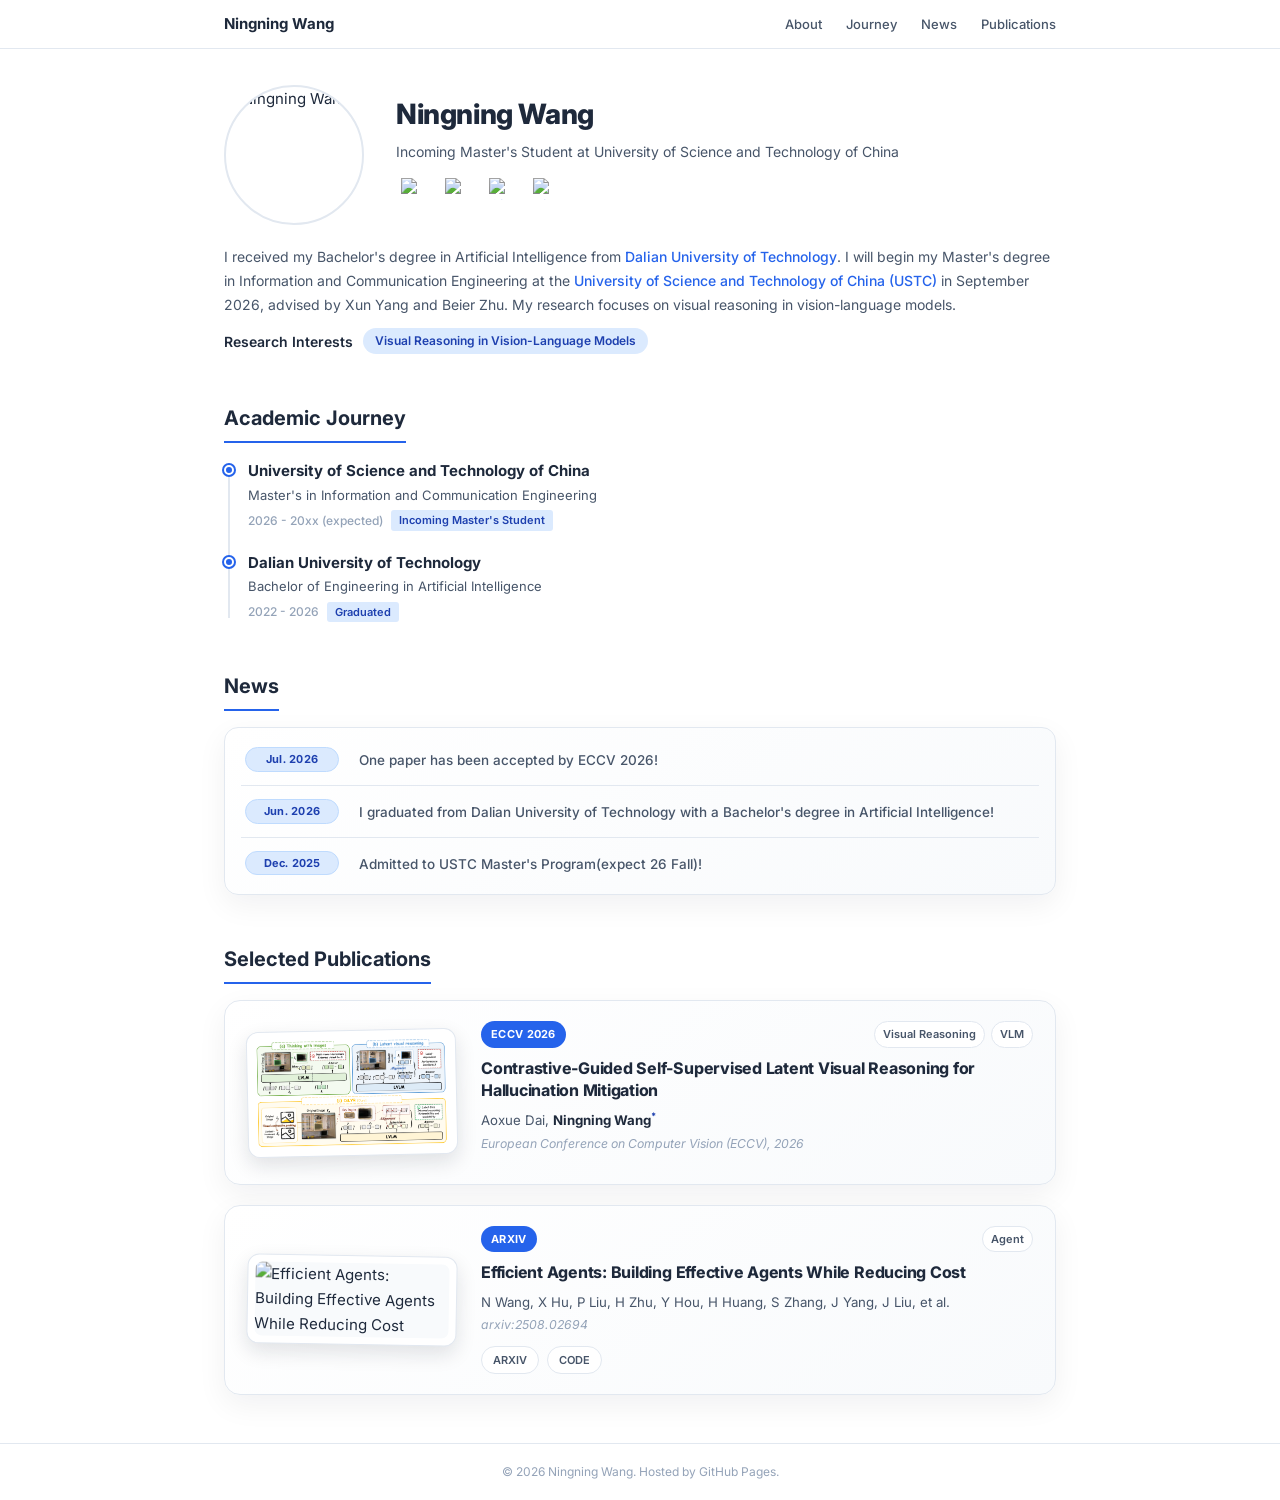
==== index.html @ ec82a6db "Add ECCV paper and polish homepage components" ====
<!DOCTYPE html>
<html lang="en">
<head>
  <meta charset="UTF-8" />
  <meta name="viewport" content="width=device-width, initial-scale=1.0" />
  <title>Ningning Wang | Academic Homepage</title>
  <meta name="description" content="Ningning Wang's personal academic homepage." />
  <link rel="preconnect" href="https://fonts.googleapis.com" />
  <link rel="preconnect" href="https://fonts.gstatic.com" crossorigin />
  <link href="https://fonts.googleapis.com/css2?family=Inter:wght@400;500;600;700;800&display=swap" rel="stylesheet" />
  <link rel="stylesheet" href="style.css?v=20260719" />
</head>
<body>

<!-- Navigation -->
<nav>
  <div class="container">
    <span class="nav-name" id="nav-name"></span>
    <ul class="nav-links">
      <li><a href="#about">About</a></li>
      <li><a href="#journey">Journey</a></li>
      <li><a href="#news">News</a></li>
      <li><a href="#publications">Publications</a></li>
    </ul>
  </div>
</nav>

<!-- Profile -->
<section class="profile" id="about">
  <div class="container">
    <div class="profile-inner">
      <div class="profile-photo-wrapper">
        <img class="profile-photo" id="profile-photo" src="" alt="Profile photo" />
      </div>
      <div class="profile-info">
        <h1 id="profile-name"></h1>
        <p class="profile-subtitle" id="profile-subtitle"></p>
        <div class="social-links" id="social-links"></div>
      </div>
    </div>
    <div class="profile-full">
      <p class="profile-bio" id="profile-bio"></p>
      <div class="profile-interests">
        <span class="profile-interests-label">Research Interests</span>
        <div class="research-interests" id="research-interests"></div>
      </div>
    </div>
  </div>
</section>

<!-- Academic Journey -->
<section class="section" id="journey">
  <div class="container">
    <h2 class="section-title">Academic Journey</h2>
    <div class="timeline" id="timeline"></div>
  </div>
</section>

<!-- News -->
<section class="section" id="news">
  <div class="container">
    <h2 class="section-title">News</h2>
    <ul class="news-list" id="news-list"></ul>
  </div>
</section>

<!-- Publications -->
<section class="section" id="publications">
  <div class="container">
    <h2 class="section-title">Selected Publications</h2>
    <div class="pub-list" id="pub-list"></div>
  </div>
</section>

<!-- Footer -->
<footer>
  <div class="container">
    <p id="footer-text"></p>
  </div>
</footer>

<script src="data.js?v=20260719"></script>
<script>
(function () {
  const d = siteData;

  document.getElementById("nav-name").textContent = d.profile.name;
  document.getElementById("profile-photo").src = d.profile.photo;
  document.getElementById("profile-photo").alt = d.profile.name;
  document.getElementById("profile-name").textContent = d.profile.name;
  document.getElementById("profile-subtitle").textContent =
    d.profile.title + " at " + d.profile.affiliation;
  document.getElementById("profile-bio").innerHTML = d.profile.bio;

  const socialEl = document.getElementById("social-links");
  d.socialLinks.forEach((s) => {
    const a = document.createElement("a");
    a.className = "social-link";
    a.href = s.url;
    a.target = "_blank";
    a.rel = "noopener noreferrer";
    a.title = s.name;
    const img = document.createElement("img");
    img.src = s.icon;
    img.alt = s.name;
    a.appendChild(img);
    socialEl.appendChild(a);
  });

  const interestsEl = document.getElementById("research-interests");
  d.researchInterests.forEach((r) => {
    const span = document.createElement("span");
    span.className = "interest-tag";
    span.textContent = r;
    interestsEl.appendChild(span);
  });

  const timelineEl = document.getElementById("timeline");
  d.academicJourney.forEach((j) => {
    const item = document.createElement("div");
    item.className = "timeline-item";
    item.innerHTML = `
      <div class="timeline-institution">${j.institution}</div>
      <div class="timeline-degree">${j.degree}</div>
      <div class="timeline-meta">
        <span class="timeline-period">${j.period}</span>
        ${j.status ? `<span class="timeline-status">${j.status}</span>` : ""}
      </div>
    `;
    timelineEl.appendChild(item);
  });

  const newsEl = document.getElementById("news-list");
  if (d.news.length === 0) {
    newsEl.innerHTML =
      '<div class="empty-placeholder">News will be updated here. Stay tuned!</div>';
  } else {
    d.news.forEach((n) => {
      const li = document.createElement("li");
      li.className = "news-item";
      li.innerHTML = `
        <span class="news-date">${n.date}</span>
        <span class="news-content">${n.content}</span>
      `;
      newsEl.appendChild(li);
    });
  }

  const pubEl = document.getElementById("pub-list");
  if (d.publications.length === 0) {
    pubEl.innerHTML =
      '<div class="empty-placeholder">Publications will be listed here.</div>';
  } else {
    d.publications.forEach((p) => {
      const div = document.createElement("div");
      div.className = "pub-item";

      const badges = [
        p.venueShort
          ? `<span class="pub-venue-badge">${p.venueShort}</span>`
          : "",
        p.highlight
          ? `<span class="pub-highlight">${p.highlight}</span>`
          : "",
      ]
        .filter(Boolean)
        .join("");

      const tags = (p.tags || [])
        .map((t) => `<span class="pub-tag">${t}</span>`)
        .join("");

      const links = (p.links || [])
        .map(
          (l) =>
            `<a class="pub-link" href="${l.url}" target="_blank" rel="noopener">${l.label}</a>`
        )
        .join("");

      const authorsHtml = (p.authors || "").replace(
        /Ningning Wang/g,
        '<span class="self">Ningning Wang</span>'
      );

      const thumbHtml = p.image
        ? `<div class="pub-visual"><img class="pub-thumb" src="${p.image}" alt="${p.title}" loading="lazy" /></div>`
        : `<div class="pub-visual pub-visual-placeholder" aria-hidden="true"></div>`;

      div.innerHTML = `
        ${thumbHtml}
        <div class="pub-body">
          <div class="pub-header">
            <div>${badges}</div>
            <div class="pub-tags">${tags}</div>
          </div>
          <div class="pub-title">${p.title}</div>
          <div class="pub-authors">${authorsHtml}</div>
          <div class="pub-venue-text">${p.venue}</div>
          <div class="pub-links">${links}</div>
        </div>
      `;
      pubEl.appendChild(div);
    });
  }

  document.getElementById("footer-text").textContent = d.footer.text;
})();
</script>

</body>
</html>
---- style.css ----
:root {
  --accent: #2563eb;
  --accent-light: #dbeafe;
  --accent-border: #bfdbfe;
  --accent-dark: #1e40af;
  --text-primary: #1e293b;
  --text-secondary: #475569;
  --text-muted: #94a3b8;
  --bg: #ffffff;
  --bg-alt: #f8fafc;
  --border: #e2e8f0;
  --radius: 12px;
  --shadow-soft: 0 10px 30px rgba(15, 23, 42, 0.06);
  --max-width: 880px;
}

*,
*::before,
*::after {
  margin: 0;
  padding: 0;
  box-sizing: border-box;
}

html {
  scroll-behavior: smooth;
}

body {
  font-family: "Inter", -apple-system, BlinkMacSystemFont, "Segoe UI", Roboto,
    sans-serif;
  color: var(--text-primary);
  background: var(--bg);
  line-height: 1.65;
  font-size: 15px;
  -webkit-font-smoothing: antialiased;
}

a {
  color: var(--accent);
  text-decoration: none;
  transition: color 0.2s;
}

a:hover {
  color: var(--accent-dark);
  text-decoration: underline;
}

.container {
  max-width: var(--max-width);
  margin: 0 auto;
  padding: 0 24px;
}

/* ── Navigation ── */

nav {
  position: sticky;
  top: 0;
  z-index: 100;
  background: rgba(255, 255, 255, 0.88);
  backdrop-filter: blur(12px);
  border-bottom: 1px solid var(--border);
}

nav .container {
  display: flex;
  align-items: center;
  justify-content: space-between;
  height: 48px;
}

nav .nav-name {
  font-weight: 700;
  font-size: 15px;
  color: var(--text-primary);
}

nav .nav-links {
  display: flex;
  gap: 24px;
  list-style: none;
}

nav .nav-links a {
  font-size: 13px;
  font-weight: 500;
  color: var(--text-secondary);
  transition: color 0.2s;
}

nav .nav-links a:hover {
  color: var(--accent);
  text-decoration: none;
}

/* ── Profile ── */

.profile {
  padding: 36px 0 24px;
}

.profile-inner {
  display: flex;
  gap: 32px;
  align-items: center;
}

.profile-photo-wrapper {
  flex-shrink: 0;
}

.profile-photo {
  width: 140px;
  height: 140px;
  border-radius: 50%;
  object-fit: cover;
  border: 2px solid var(--border);
  display: block;
}

.profile-info {
  flex: 1;
  min-width: 0;
}

.profile-info h1 {
  font-size: 28px;
  font-weight: 800;
  letter-spacing: -0.4px;
  margin-bottom: 2px;
}

.profile-subtitle {
  font-size: 14px;
  color: var(--text-secondary);
  margin-bottom: 10px;
}

.profile-full {
  margin-top: 20px;
}

.profile-bio {
  font-size: 14px;
  color: var(--text-secondary);
  line-height: 1.7;
  margin-bottom: 12px;
}

.profile-bio a {
  font-weight: 500;
}

.profile-interests {
  display: flex;
  align-items: center;
  gap: 10px;
}

.profile-interests-label {
  font-weight: 600;
  font-size: 14px;
  color: var(--text-primary);
  white-space: nowrap;
}

/* Social Icons */

.social-links {
  display: flex;
  gap: 12px;
  align-items: center;
  margin-bottom: 14px;
}

.social-link {
  display: inline-flex;
  align-items: center;
  justify-content: center;
  width: 32px;
  height: 32px;
  border-radius: 50%;
  transition: all 0.2s;
}

.social-link:hover {
  text-decoration: none;
  transform: translateY(-2px);
  opacity: 0.7;
}

.social-link img {
  width: 22px;
  height: 22px;
  display: block;
}

/* Research Interests */

.research-interests {
  display: flex;
  flex-wrap: wrap;
  gap: 6px;
}

.interest-tag {
  display: inline-block;
  padding: 3px 12px;
  background: var(--accent-light);
  color: var(--accent-dark);
  border-radius: 20px;
  font-size: 12px;
  font-weight: 600;
}

/* ── Section Common ── */

.section {
  padding: 24px 0;
}

.section-title {
  font-size: 20px;
  font-weight: 700;
  color: var(--text-primary);
  margin-bottom: 16px;
  padding-bottom: 6px;
  border-bottom: 2px solid var(--accent);
  display: inline-block;
}

/* ── Academic Journey ── */

.timeline {
  position: relative;
  padding-left: 24px;
}

.timeline::before {
  content: "";
  position: absolute;
  left: 4px;
  top: 4px;
  bottom: 4px;
  width: 2px;
  background: var(--border);
}

.timeline-item {
  position: relative;
  margin-bottom: 20px;
}

.timeline-item:last-child {
  margin-bottom: 0;
}

.timeline-item::before {
  content: "";
  position: absolute;
  left: -24px;
  top: 6px;
  width: 10px;
  height: 10px;
  border-radius: 50%;
  background: var(--accent);
  border: 2px solid #fff;
  box-shadow: 0 0 0 2px var(--accent);
}

.timeline-institution {
  font-size: 15px;
  font-weight: 700;
}

.timeline-degree {
  font-size: 13px;
  color: var(--text-secondary);
  margin-top: 1px;
}

.timeline-meta {
  display: flex;
  flex-wrap: wrap;
  gap: 8px;
  align-items: center;
  margin-top: 4px;
}

.timeline-period {
  font-size: 12px;
  color: var(--text-muted);
  font-weight: 500;
}

.timeline-status {
  display: inline-block;
  padding: 1px 8px;
  background: var(--accent-light);
  color: var(--accent-dark);
  border-radius: 3px;
  font-size: 11px;
  font-weight: 600;
}

/* ── News ── */

.news-list {
  list-style: none;
  padding: 6px 16px;
  background: linear-gradient(145deg, #fff 0%, var(--bg-alt) 100%);
  border: 1px solid var(--border);
  border-radius: 14px;
  box-shadow: var(--shadow-soft);
}

.news-item {
  display: flex;
  gap: 20px;
  padding: 13px 4px;
  border-bottom: 1px solid var(--border);
  align-items: flex-start;
}

.news-item:last-child {
  border-bottom: none;
}

.news-date {
  flex-shrink: 0;
  display: inline-flex;
  align-items: center;
  justify-content: center;
  width: 94px;
  padding: 4px 9px;
  background: var(--accent-light);
  border: 1px solid var(--accent-border);
  border-radius: 999px;
  color: var(--accent-dark);
  font-size: 11px;
  font-weight: 700;
  letter-spacing: 0.02em;
  line-height: 1.35;
  font-variant-numeric: tabular-nums;
}

.news-content {
  padding-top: 2px;
  font-size: 13.5px;
  font-weight: 500;
  color: var(--text-secondary);
  line-height: 1.65;
}

.empty-placeholder {
  padding: 24px;
  text-align: center;
  color: var(--text-muted);
  font-size: 13px;
  background: var(--bg-alt);
  border-radius: var(--radius);
  border: 1px dashed var(--border);
}

/* ── Honors & Awards ── */

.honors-list {
  list-style: none;
  padding: 6px 16px;
  background: linear-gradient(145deg, #fff 0%, var(--bg-alt) 100%);
  border: 1px solid var(--border);
  border-radius: 14px;
  box-shadow: var(--shadow-soft);
}

.honor-item {
  display: flex;
  justify-content: space-between;
  gap: 20px;
  align-items: flex-start;
  padding: 13px 4px;
  border-bottom: 1px solid var(--border);
}

.honor-item:last-child {
  border-bottom: none;
}

.honor-title {
  padding-top: 2px;
  color: var(--text-secondary);
  font-size: 13.5px;
  font-weight: 600;
  line-height: 1.6;
}

.honor-date {
  flex-shrink: 0;
  display: inline-flex;
  align-items: center;
  justify-content: center;
  min-width: 88px;
  padding: 4px 9px;
  background: var(--accent-light);
  border: 1px solid var(--accent-border);
  border-radius: 999px;
  color: var(--accent-dark);
  font-size: 11px;
  font-weight: 700;
  line-height: 1.35;
  font-variant-numeric: tabular-nums;
}

/* ── Publications ── */

.pub-list {
  display: flex;
  flex-direction: column;
  gap: 20px;
}

.pub-item {
  display: grid;
  grid-template-columns: 210px minmax(0, 1fr);
  gap: 24px;
  align-items: center;
  padding: 20px 22px;
  background: linear-gradient(145deg, #fff 0%, var(--bg-alt) 100%);
  border-radius: 16px;
  border: 1px solid var(--border);
  box-shadow: var(--shadow-soft);
  transition: border-color 0.25s, box-shadow 0.25s, transform 0.25s;
}

.pub-item:hover {
  border-color: var(--accent);
  box-shadow: 0 16px 38px rgba(15, 23, 42, 0.1);
  transform: translateY(-2px);
}

.pub-visual {
  width: 100%;
  padding: 7px;
  overflow: hidden;
  background: #fff;
  border: 1px solid var(--border);
  border-radius: 12px;
  box-shadow: 0 8px 20px rgba(15, 23, 42, 0.12);
  transform: rotate(-1.25deg);
  transform-origin: center;
  transition: box-shadow 0.25s, transform 0.25s;
}

.pub-item:nth-child(even) .pub-visual {
  transform: rotate(1deg);
}

.pub-item:hover .pub-visual {
  box-shadow: 0 12px 26px rgba(15, 23, 42, 0.16);
  transform: rotate(-0.25deg) translateY(-2px);
}

.pub-item:nth-child(even):hover .pub-visual {
  transform: rotate(0.2deg) translateY(-2px);
}

.pub-thumb {
  display: block;
  width: 100%;
  height: auto;
  border-radius: 7px;
  background: var(--bg-alt);
}

.pub-visual-placeholder {
  min-height: 120px;
  background: var(--bg-alt);
}

.pub-body {
  display: flex;
  flex-direction: column;
  justify-content: center;
  flex: 1;
  min-width: 0;
}

.pub-header {
  display: flex;
  align-items: flex-start;
  gap: 8px;
  margin-bottom: 9px;
}

.pub-venue-badge {
  flex-shrink: 0;
  display: inline-block;
  padding: 4px 10px;
  background: var(--accent);
  color: #fff;
  border-radius: 999px;
  font-size: 11px;
  font-weight: 700;
  letter-spacing: 0.3px;
  text-transform: uppercase;
}

.pub-highlight {
  display: inline-block;
  padding: 4px 10px;
  background: #fef3c7;
  color: #92400e;
  border-radius: 999px;
  font-size: 11px;
  font-weight: 700;
  border: 1px solid #fde68a;
}

.pub-title {
  font-size: 16px;
  font-weight: 750;
  line-height: 1.42;
  letter-spacing: -0.015em;
}

.pub-tags {
  display: flex;
  gap: 6px;
  flex-wrap: wrap;
  margin-left: auto;
}

.pub-tag {
  display: inline-block;
  padding: 3px 8px;
  background: #fff;
  border: 1px solid var(--border);
  color: var(--text-secondary);
  border-radius: 999px;
  font-size: 11px;
  font-weight: 600;
}

.pub-authors {
  margin-top: 8px;
  font-size: 13.25px;
  color: var(--text-secondary);
  line-height: 1.55;
}

.pub-authors sup {
  position: relative;
  top: -0.1em;
  color: var(--accent-dark);
  font-size: 9px;
  font-weight: 800;
}

.pub-authors .self {
  font-weight: 700;
  color: var(--text-primary);
}

.pub-venue-text {
  margin-top: 3px;
  margin-bottom: 10px;
  font-size: 12.25px;
  color: var(--text-muted);
  font-style: italic;
}

.pub-links {
  display: flex;
  gap: 8px;
  flex-wrap: wrap;
}

.pub-link {
  display: inline-block;
  padding: 4px 11px;
  border: 1px solid var(--border);
  border-radius: 999px;
  font-size: 11px;
  font-weight: 600;
  color: var(--text-secondary);
  background: #fff;
  transition: all 0.2s;
}

.pub-link:hover {
  border-color: var(--accent);
  color: var(--accent);
  text-decoration: none;
}

/* ── Footer ── */

footer {
  margin-top: 24px;
  padding: 18px 0;
  border-top: 1px solid var(--border);
  text-align: center;
}

footer p {
  font-size: 12px;
  color: var(--text-muted);
}

/* ── Responsive ── */

@media (max-width: 640px) {
  .container {
    padding: 0 18px;
  }

  .profile-inner {
    flex-direction: column;
    align-items: center;
    text-align: center;
    gap: 16px;
  }

  .profile-photo {
    width: 120px;
    height: 120px;
  }

  .profile-full {
    text-align: center;
  }

  .profile-interests {
    flex-direction: column;
    gap: 6px;
  }

  .social-links {
    justify-content: center;
  }

  .research-interests {
    justify-content: center;
  }

  .profile-info h1 {
    font-size: 24px;
  }

  .news-item {
    flex-direction: column;
    gap: 7px;
    padding: 12px 2px;
  }

  .news-date {
    width: auto;
  }

  .news-list,
  .honors-list {
    padding: 4px 12px;
  }

  .honor-item {
    flex-direction: column;
    gap: 7px;
    padding: 12px 2px;
  }

  .pub-item {
    grid-template-columns: 1fr;
    gap: 18px;
    padding: 18px;
  }

  .pub-visual {
    width: 100%;
    transform: rotate(-0.6deg);
  }

  .pub-header {
    gap: 7px;
  }

  .pub-tags {
    justify-content: flex-end;
  }

  .pub-title {
    font-size: 15px;
  }
}
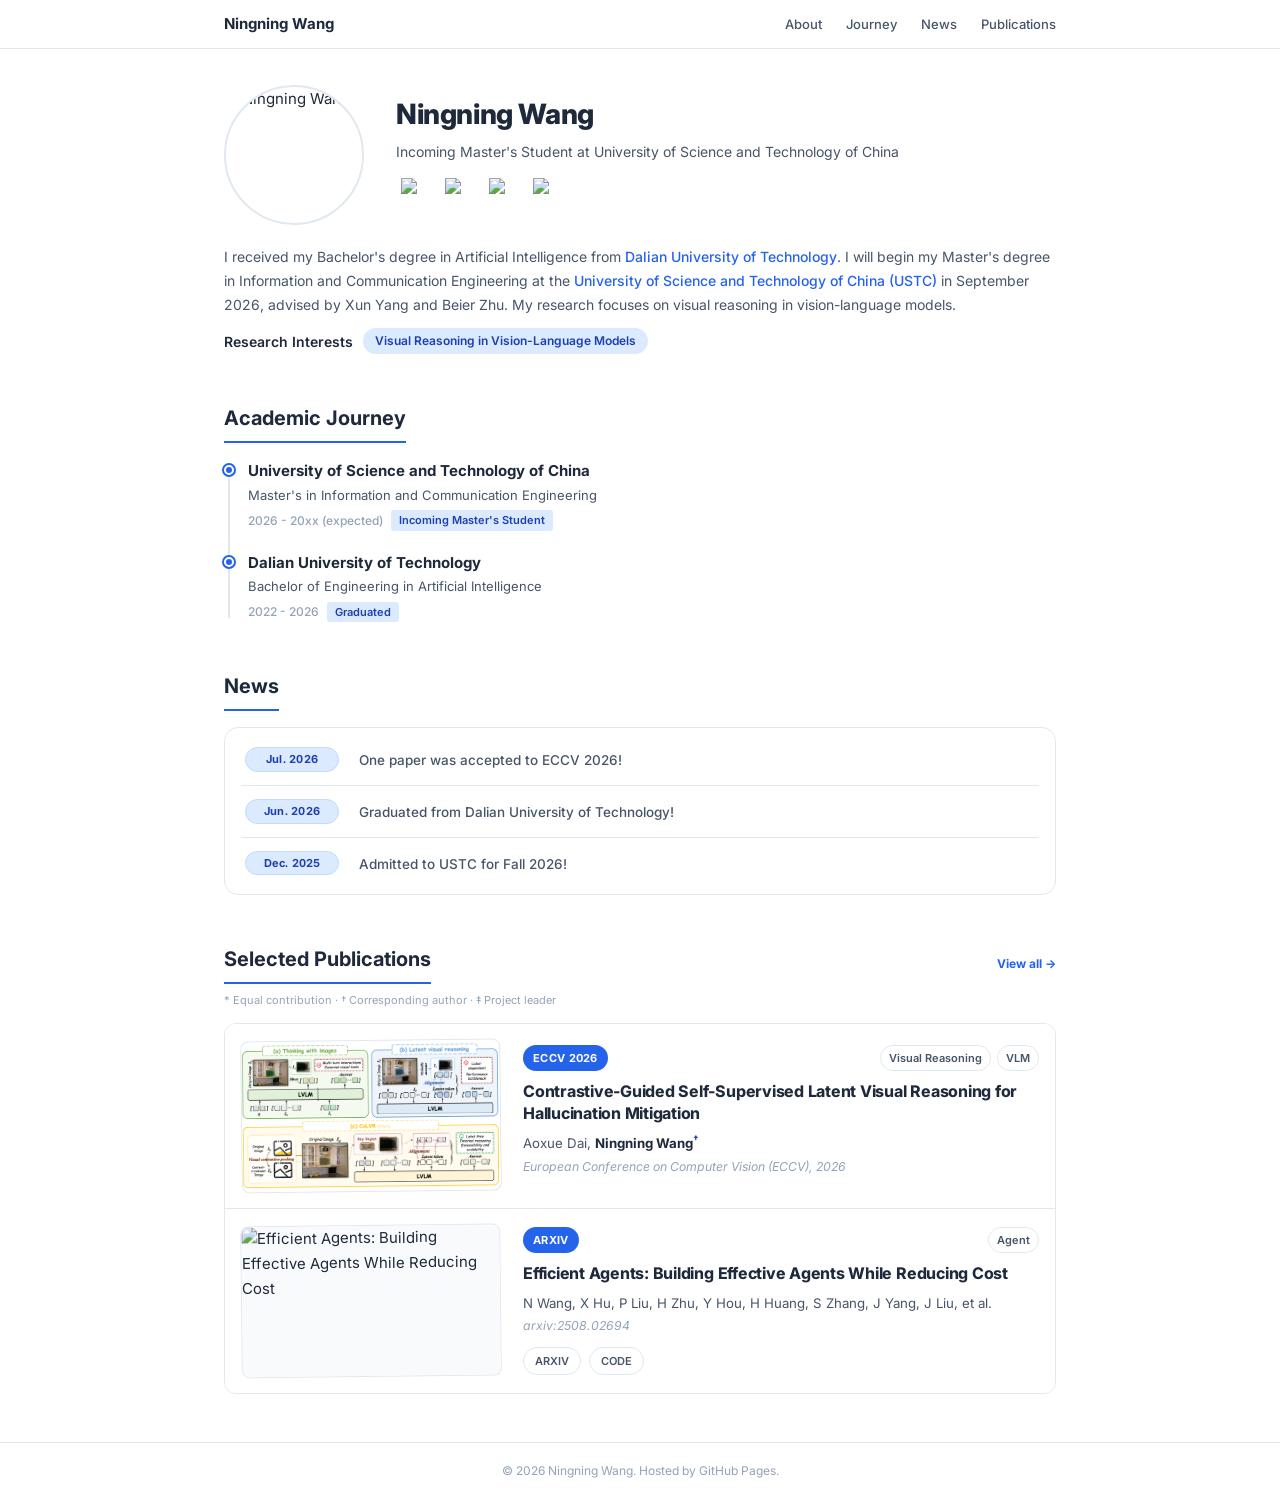
==== commit e95a86cf: "Add publications page and simplify homepage design" ====
--- a/index.html
+++ b/index.html
@@ -8,7 +8,7 @@
   <link rel="preconnect" href="https://fonts.googleapis.com" />
   <link rel="preconnect" href="https://fonts.gstatic.com" crossorigin />
   <link href="https://fonts.googleapis.com/css2?family=Inter:wght@400;500;600;700;800&display=swap" rel="stylesheet" />
-  <link rel="stylesheet" href="style.css?v=20260719" />
+  <link rel="stylesheet" href="style.css?v=20260720" />
 </head>
 <body>
 
@@ -67,7 +67,11 @@
 <!-- Publications -->
 <section class="section" id="publications">
   <div class="container">
-    <h2 class="section-title">Selected Publications</h2>
+    <div class="section-heading">
+      <h2 class="section-title">Selected Publications</h2>
+      <a class="view-all-link" href="publications.html">View all <span aria-hidden="true">→</span></a>
+    </div>
+    <p class="author-legend">* Equal contribution · † Corresponding author · ‡ Project leader</p>
     <div class="pub-list" id="pub-list"></div>
   </div>
 </section>
@@ -79,7 +83,7 @@
   </div>
 </footer>
 
-<script src="data.js?v=20260719"></script>
+<script src="data.js?v=20260720"></script>
 <script>
 (function () {
   const d = siteData;
--- a/style.css
+++ b/style.css
@@ -10,7 +10,6 @@
   --bg-alt: #f8fafc;
   --border: #e2e8f0;
   --radius: 12px;
-  --shadow-soft: 0 10px 30px rgba(15, 23, 42, 0.06);
   --max-width: 880px;
 }
 
@@ -77,6 +76,11 @@
   color: var(--text-primary);
 }
 
+nav a.nav-name:hover {
+  color: var(--text-primary);
+  text-decoration: none;
+}
+
 nav .nav-links {
   display: flex;
   gap: 24px;
@@ -229,6 +233,35 @@
   padding-bottom: 6px;
   border-bottom: 2px solid var(--accent);
   display: inline-block;
+}
+
+.section-heading {
+  display: flex;
+  align-items: center;
+  justify-content: space-between;
+  gap: 16px;
+  margin-bottom: 8px;
+}
+
+.section-heading .section-title {
+  margin-bottom: 0;
+}
+
+.view-all-link {
+  flex-shrink: 0;
+  font-size: 12px;
+  font-weight: 700;
+}
+
+.view-all-link:hover {
+  text-decoration: none;
+}
+
+.author-legend {
+  margin-bottom: 14px;
+  color: var(--text-muted);
+  font-size: 11px;
+  line-height: 1.5;
 }
 
 /* ── Academic Journey ── */
@@ -310,10 +343,9 @@
 .news-list {
   list-style: none;
   padding: 6px 16px;
-  background: linear-gradient(145deg, #fff 0%, var(--bg-alt) 100%);
+  background: #fff;
   border: 1px solid var(--border);
   border-radius: 14px;
-  box-shadow: var(--shadow-soft);
 }
 
 .news-item {
@@ -369,10 +401,9 @@
 .honors-list {
   list-style: none;
   padding: 6px 16px;
-  background: linear-gradient(145deg, #fff 0%, var(--bg-alt) 100%);
+  background: #fff;
   border: 1px solid var(--border);
   border-radius: 14px;
-  box-shadow: var(--shadow-soft);
 }
 
 .honor-item {
@@ -418,59 +449,49 @@
 .pub-list {
   display: flex;
   flex-direction: column;
-  gap: 20px;
-}
-
-.pub-item {
-  display: grid;
-  grid-template-columns: 210px minmax(0, 1fr);
-  gap: 24px;
-  align-items: center;
-  padding: 20px 22px;
-  background: linear-gradient(145deg, #fff 0%, var(--bg-alt) 100%);
-  border-radius: 16px;
-  border: 1px solid var(--border);
-  box-shadow: var(--shadow-soft);
-  transition: border-color 0.25s, box-shadow 0.25s, transform 0.25s;
-}
-
-.pub-item:hover {
-  border-color: var(--accent);
-  box-shadow: 0 16px 38px rgba(15, 23, 42, 0.1);
-  transform: translateY(-2px);
-}
-
-.pub-visual {
-  width: 100%;
-  padding: 7px;
   overflow: hidden;
   background: #fff;
   border: 1px solid var(--border);
-  border-radius: 12px;
-  box-shadow: 0 8px 20px rgba(15, 23, 42, 0.12);
-  transform: rotate(-1.25deg);
+  border-radius: var(--radius);
+}
+
+.pub-item {
+  display: grid;
+  grid-template-columns: 260px minmax(0, 1fr);
+  gap: 22px;
+  align-items: stretch;
+  padding: 16px;
+  background: #fff;
+  border-bottom: 1px solid var(--border);
+  transition: background-color 0.2s;
+}
+
+.pub-item:last-child {
+  border-bottom: none;
+}
+
+.pub-item:hover {
+  background: var(--bg-alt);
+}
+
+.pub-visual {
+  width: 100%;
+  min-height: 150px;
+  overflow: hidden;
+  background: #fff;
+  border: 1px solid var(--border);
+  border-radius: 8px;
+  transform: rotate(-0.65deg);
   transform-origin: center;
-  transition: box-shadow 0.25s, transform 0.25s;
-}
-
-.pub-item:nth-child(even) .pub-visual {
-  transform: rotate(1deg);
-}
-
-.pub-item:hover .pub-visual {
-  box-shadow: 0 12px 26px rgba(15, 23, 42, 0.16);
-  transform: rotate(-0.25deg) translateY(-2px);
-}
-
-.pub-item:nth-child(even):hover .pub-visual {
-  transform: rotate(0.2deg) translateY(-2px);
 }
 
 .pub-thumb {
   display: block;
   width: 100%;
-  height: auto;
-  border-radius: 7px;
+  height: 100%;
+  min-height: 150px;
+  object-fit: cover;
+  border-radius: inherit;
   background: var(--bg-alt);
 }
 
@@ -595,6 +616,113 @@
   text-decoration: none;
 }
 
+/* ── All Publications Page ── */
+
+.all-publications-page {
+  min-height: calc(100vh - 116px);
+  padding: 42px 0 56px;
+}
+
+.all-publications-page .author-legend {
+  margin-bottom: 0;
+}
+
+.page-back-link {
+  display: inline-block;
+  margin-bottom: 18px;
+  font-size: 12px;
+  font-weight: 700;
+}
+
+.page-back-link:hover {
+  text-decoration: none;
+}
+
+.page-title {
+  margin-bottom: 6px;
+  font-size: 28px;
+  font-weight: 800;
+  letter-spacing: -0.4px;
+}
+
+.page-intro {
+  margin-bottom: 8px;
+  color: var(--text-secondary);
+  font-size: 13.5px;
+}
+
+.all-pub-list {
+  overflow: hidden;
+  margin-top: 18px;
+  background: #fff;
+  border: 1px solid var(--border);
+  border-radius: var(--radius);
+}
+
+.all-pub-item {
+  padding: 18px 20px;
+  border-bottom: 1px solid var(--border);
+  transition: background-color 0.2s;
+}
+
+.all-pub-item:last-child {
+  border-bottom: none;
+}
+
+.all-pub-item:hover {
+  background: var(--bg-alt);
+}
+
+.all-pub-header {
+  display: flex;
+  align-items: flex-start;
+  gap: 8px;
+  margin-bottom: 8px;
+}
+
+.all-pub-title {
+  font-size: 15px;
+  font-weight: 700;
+  line-height: 1.45;
+}
+
+.all-pub-meta {
+  display: flex;
+  flex-wrap: wrap;
+  align-items: center;
+  gap: 6px 14px;
+  margin-top: 7px;
+}
+
+.all-pub-authors {
+  color: var(--text-secondary);
+  font-size: 12.75px;
+}
+
+.all-pub-authors .self {
+  color: var(--text-primary);
+  font-weight: 700;
+}
+
+.all-pub-authors sup {
+  color: var(--accent-dark);
+  font-size: 8px;
+  font-weight: 800;
+}
+
+.all-pub-venue {
+  color: var(--text-muted);
+  font-size: 12px;
+  font-style: italic;
+}
+
+.all-pub-links {
+  display: flex;
+  flex-wrap: wrap;
+  gap: 6px;
+  margin-top: 10px;
+}
+
 /* ── Footer ── */
 
 footer {
@@ -672,13 +800,19 @@
 
   .pub-item {
     grid-template-columns: 1fr;
-    gap: 18px;
-    padding: 18px;
+    gap: 14px;
+    padding: 14px;
   }
 
   .pub-visual {
     width: 100%;
+    min-height: 0;
+    aspect-ratio: 16 / 9;
     transform: rotate(-0.6deg);
+  }
+
+  .pub-thumb {
+    min-height: 0;
   }
 
   .pub-header {
@@ -692,4 +826,20 @@
   .pub-title {
     font-size: 15px;
   }
-}
+
+  .all-publications-page {
+    padding: 30px 0 44px;
+  }
+
+  .page-title {
+    font-size: 24px;
+  }
+
+  .all-pub-item {
+    padding: 15px 14px;
+  }
+
+  .all-pub-header {
+    flex-direction: column;
+  }
+}
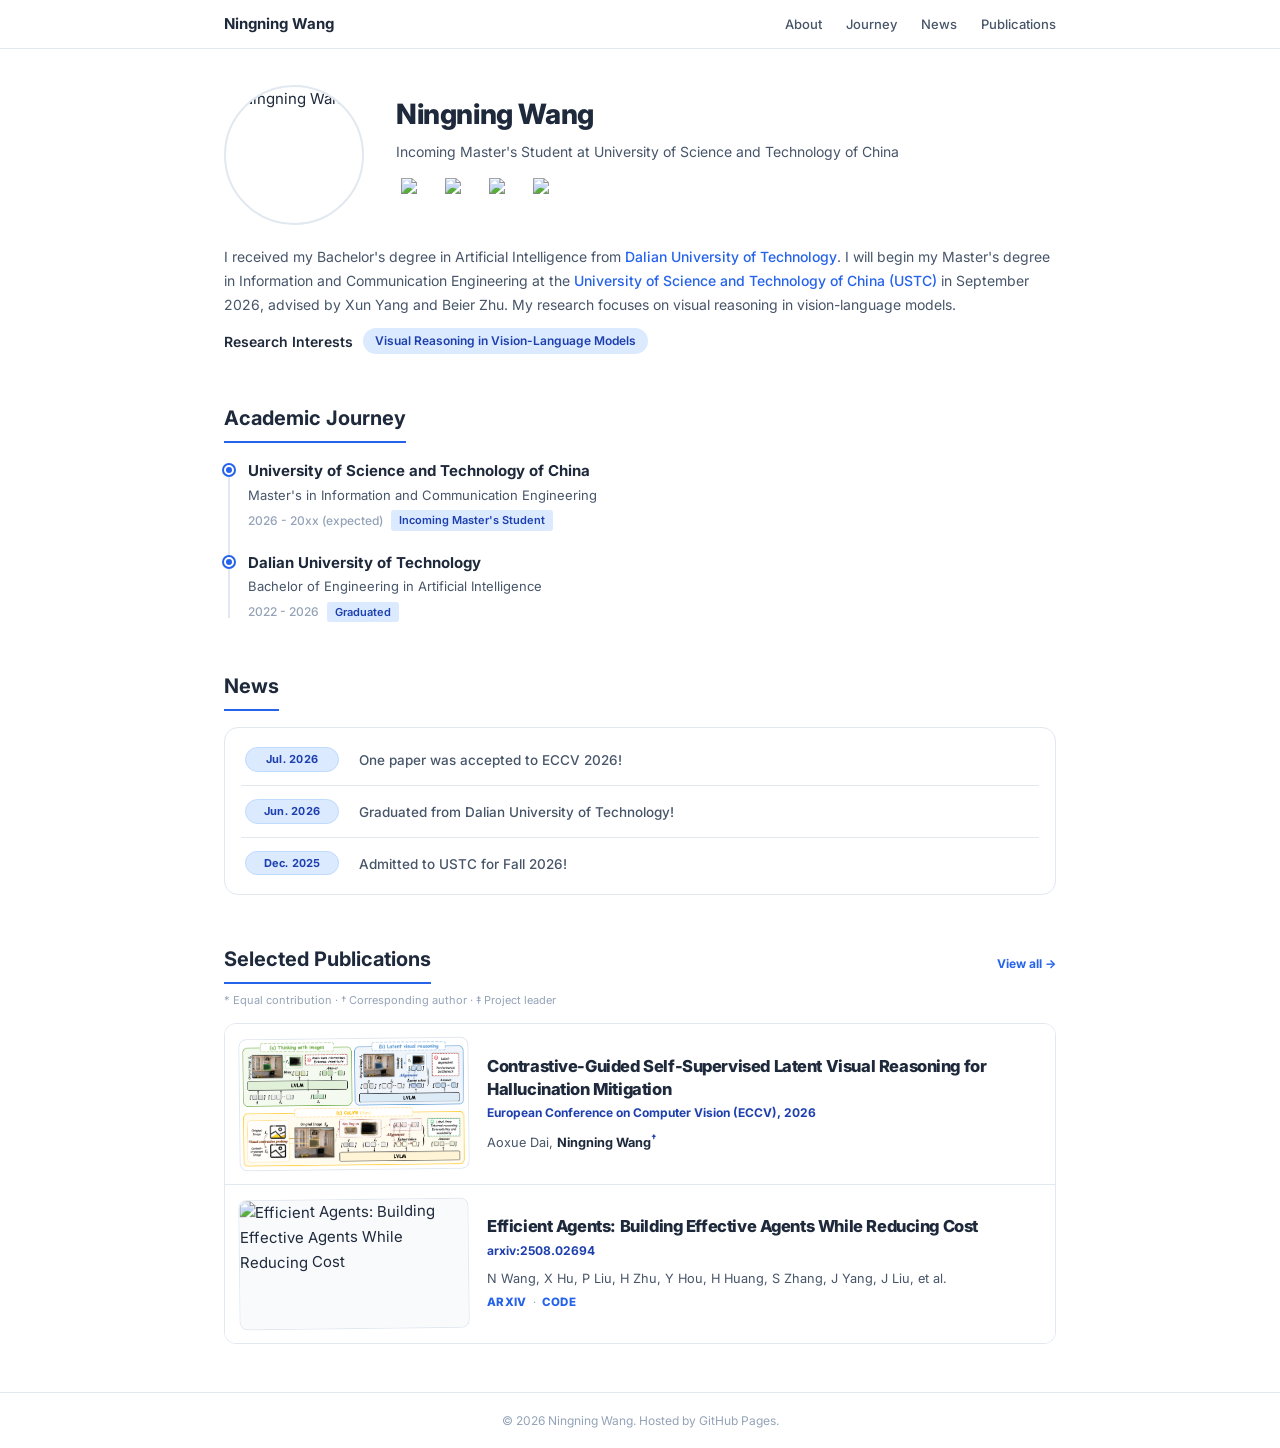
==== commit 04127d43: "Simplify and compact publication listings" ====
--- a/index.html
+++ b/index.html
@@ -8,7 +8,7 @@
   <link rel="preconnect" href="https://fonts.googleapis.com" />
   <link rel="preconnect" href="https://fonts.gstatic.com" crossorigin />
   <link href="https://fonts.googleapis.com/css2?family=Inter:wght@400;500;600;700;800&display=swap" rel="stylesheet" />
-  <link rel="stylesheet" href="style.css?v=20260720" />
+  <link rel="stylesheet" href="style.css?v=20260720b" />
 </head>
 <body>
 
@@ -83,7 +83,7 @@
   </div>
 </footer>
 
-<script src="data.js?v=20260720"></script>
+<script src="data.js?v=20260720b"></script>
 <script>
 (function () {
   const d = siteData;
@@ -159,27 +159,12 @@
       const div = document.createElement("div");
       div.className = "pub-item";
 
-      const badges = [
-        p.venueShort
-          ? `<span class="pub-venue-badge">${p.venueShort}</span>`
-          : "",
-        p.highlight
-          ? `<span class="pub-highlight">${p.highlight}</span>`
-          : "",
-      ]
-        .filter(Boolean)
-        .join("");
-
-      const tags = (p.tags || [])
-        .map((t) => `<span class="pub-tag">${t}</span>`)
-        .join("");
-
       const links = (p.links || [])
         .map(
           (l) =>
             `<a class="pub-link" href="${l.url}" target="_blank" rel="noopener">${l.label}</a>`
         )
-        .join("");
+        .join('<span class="pub-link-separator">·</span>');
 
       const authorsHtml = (p.authors || "").replace(
         /Ningning Wang/g,
@@ -193,14 +178,14 @@
       div.innerHTML = `
         ${thumbHtml}
         <div class="pub-body">
-          <div class="pub-header">
-            <div>${badges}</div>
-            <div class="pub-tags">${tags}</div>
+          <div class="pub-primary">
+            <div class="pub-title">${p.title}</div>
+            <div class="pub-venue-inline">${p.venue}</div>
           </div>
-          <div class="pub-title">${p.title}</div>
-          <div class="pub-authors">${authorsHtml}</div>
-          <div class="pub-venue-text">${p.venue}</div>
-          <div class="pub-links">${links}</div>
+          <div class="pub-secondary">
+            <div class="pub-authors">${authorsHtml}</div>
+            ${links ? `<div class="pub-links">${links}</div>` : ""}
+          </div>
         </div>
       `;
       pubEl.appendChild(div);
--- a/style.css
+++ b/style.css
@@ -457,10 +457,10 @@
 
 .pub-item {
   display: grid;
-  grid-template-columns: 260px minmax(0, 1fr);
-  gap: 22px;
+  grid-template-columns: 230px minmax(0, 1fr);
+  gap: 18px;
   align-items: stretch;
-  padding: 16px;
+  padding: 14px;
   background: #fff;
   border-bottom: 1px solid var(--border);
   transition: background-color 0.2s;
@@ -476,7 +476,7 @@
 
 .pub-visual {
   width: 100%;
-  min-height: 150px;
+  min-height: 128px;
   overflow: hidden;
   background: #fff;
   border: 1px solid var(--border);
@@ -489,7 +489,7 @@
   display: block;
   width: 100%;
   height: 100%;
-  min-height: 150px;
+  min-height: 128px;
   object-fit: cover;
   border-radius: inherit;
   background: var(--bg-alt);
@@ -504,69 +504,42 @@
   display: flex;
   flex-direction: column;
   justify-content: center;
+  gap: 10px;
   flex: 1;
   min-width: 0;
 }
 
-.pub-header {
-  display: flex;
-  align-items: flex-start;
-  gap: 8px;
-  margin-bottom: 9px;
-}
-
-.pub-venue-badge {
-  flex-shrink: 0;
-  display: inline-block;
-  padding: 4px 10px;
-  background: var(--accent);
-  color: #fff;
-  border-radius: 999px;
-  font-size: 11px;
-  font-weight: 700;
-  letter-spacing: 0.3px;
-  text-transform: uppercase;
-}
-
-.pub-highlight {
-  display: inline-block;
-  padding: 4px 10px;
-  background: #fef3c7;
-  color: #92400e;
-  border-radius: 999px;
-  font-size: 11px;
-  font-weight: 700;
-  border: 1px solid #fde68a;
+.pub-primary {
+  display: flex;
+  flex-wrap: wrap;
+  align-items: baseline;
+  gap: 4px 12px;
 }
 
 .pub-title {
-  font-size: 16px;
-  font-weight: 750;
-  line-height: 1.42;
-  letter-spacing: -0.015em;
-}
-
-.pub-tags {
-  display: flex;
-  gap: 6px;
+  color: var(--text-primary);
+  font-size: 16.5px;
+  font-weight: 800;
+  line-height: 1.38;
+  letter-spacing: -0.025em;
+}
+
+.pub-venue-inline {
+  color: var(--accent-dark);
+  font-size: 12px;
+  font-weight: 700;
+  line-height: 1.45;
+}
+
+.pub-secondary {
+  display: flex;
   flex-wrap: wrap;
-  margin-left: auto;
-}
-
-.pub-tag {
-  display: inline-block;
-  padding: 3px 8px;
-  background: #fff;
-  border: 1px solid var(--border);
-  color: var(--text-secondary);
-  border-radius: 999px;
-  font-size: 11px;
-  font-weight: 600;
+  align-items: baseline;
+  gap: 4px 14px;
 }
 
 .pub-authors {
-  margin-top: 8px;
-  font-size: 13.25px;
+  font-size: 12.75px;
   color: var(--text-secondary);
   line-height: 1.55;
 }
@@ -584,36 +557,30 @@
   color: var(--text-primary);
 }
 
-.pub-venue-text {
-  margin-top: 3px;
-  margin-bottom: 10px;
-  font-size: 12.25px;
-  color: var(--text-muted);
-  font-style: italic;
-}
-
 .pub-links {
   display: flex;
-  gap: 8px;
+  gap: 6px;
   flex-wrap: wrap;
+  align-items: baseline;
 }
 
 .pub-link {
   display: inline-block;
-  padding: 4px 11px;
-  border: 1px solid var(--border);
-  border-radius: 999px;
+  color: var(--accent);
+  font-size: 11.5px;
+  font-weight: 800;
+  letter-spacing: 0.03em;
+  text-transform: uppercase;
+}
+
+.pub-link:hover {
+  color: var(--accent-dark);
+  text-decoration: underline;
+}
+
+.pub-link-separator {
+  color: var(--text-muted);
   font-size: 11px;
-  font-weight: 600;
-  color: var(--text-secondary);
-  background: #fff;
-  transition: all 0.2s;
-}
-
-.pub-link:hover {
-  border-color: var(--accent);
-  color: var(--accent);
-  text-decoration: none;
 }
 
 /* ── All Publications Page ── */
@@ -660,7 +627,10 @@
 }
 
 .all-pub-item {
-  padding: 18px 20px;
+  display: flex;
+  flex-direction: column;
+  gap: 8px;
+  padding: 14px 18px;
   border-bottom: 1px solid var(--border);
   transition: background-color 0.2s;
 }
@@ -671,56 +641,6 @@
 
 .all-pub-item:hover {
   background: var(--bg-alt);
-}
-
-.all-pub-header {
-  display: flex;
-  align-items: flex-start;
-  gap: 8px;
-  margin-bottom: 8px;
-}
-
-.all-pub-title {
-  font-size: 15px;
-  font-weight: 700;
-  line-height: 1.45;
-}
-
-.all-pub-meta {
-  display: flex;
-  flex-wrap: wrap;
-  align-items: center;
-  gap: 6px 14px;
-  margin-top: 7px;
-}
-
-.all-pub-authors {
-  color: var(--text-secondary);
-  font-size: 12.75px;
-}
-
-.all-pub-authors .self {
-  color: var(--text-primary);
-  font-weight: 700;
-}
-
-.all-pub-authors sup {
-  color: var(--accent-dark);
-  font-size: 8px;
-  font-weight: 800;
-}
-
-.all-pub-venue {
-  color: var(--text-muted);
-  font-size: 12px;
-  font-style: italic;
-}
-
-.all-pub-links {
-  display: flex;
-  flex-wrap: wrap;
-  gap: 6px;
-  margin-top: 10px;
 }
 
 /* ── Footer ── */
@@ -815,16 +735,13 @@
     min-height: 0;
   }
 
-  .pub-header {
-    gap: 7px;
-  }
-
-  .pub-tags {
-    justify-content: flex-end;
-  }
-
   .pub-title {
-    font-size: 15px;
+    font-size: 15.5px;
+  }
+
+  .pub-primary,
+  .pub-secondary {
+    align-items: flex-start;
   }
 
   .all-publications-page {
@@ -839,7 +756,4 @@
     padding: 15px 14px;
   }
 
-  .all-pub-header {
-    flex-direction: column;
-  }
-}
+}
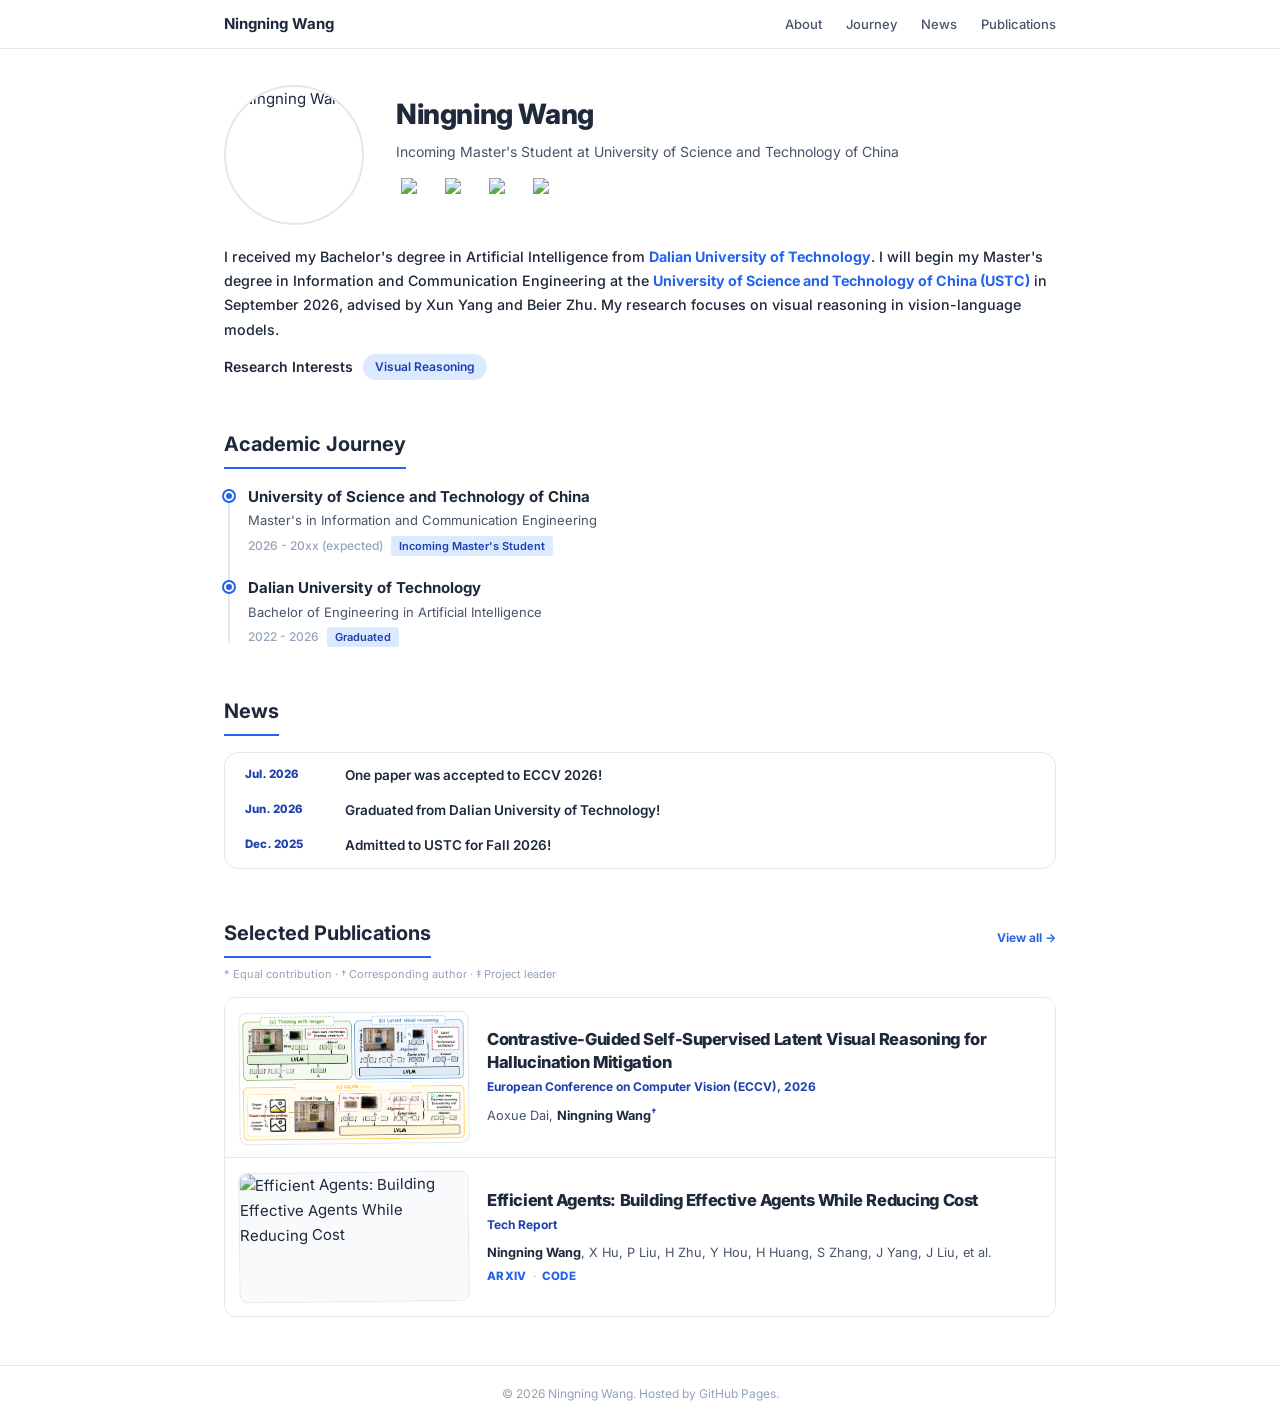
==== commit 60cf3e6a: "Simplify activity lists and strengthen body text" ====
--- a/index.html
+++ b/index.html
@@ -8,7 +8,7 @@
   <link rel="preconnect" href="https://fonts.googleapis.com" />
   <link rel="preconnect" href="https://fonts.gstatic.com" crossorigin />
   <link href="https://fonts.googleapis.com/css2?family=Inter:wght@400;500;600;700;800&display=swap" rel="stylesheet" />
-  <link rel="stylesheet" href="style.css?v=20260720b" />
+  <link rel="stylesheet" href="style.css?v=20260720c" />
 </head>
 <body>
 
--- a/style.css
+++ b/style.css
@@ -147,14 +147,15 @@
 }
 
 .profile-bio {
-  font-size: 14px;
-  color: var(--text-secondary);
+  font-size: 14.25px;
+  font-weight: 500;
+  color: var(--text-primary);
   line-height: 1.7;
   margin-bottom: 12px;
 }
 
 .profile-bio a {
-  font-weight: 500;
+  font-weight: 700;
 }
 
 .profile-interests {
@@ -342,7 +343,7 @@
 
 .news-list {
   list-style: none;
-  padding: 6px 16px;
+  padding: 5px 16px;
   background: #fff;
   border: 1px solid var(--border);
   border-radius: 14px;
@@ -350,40 +351,28 @@
 
 .news-item {
   display: flex;
-  gap: 20px;
-  padding: 13px 4px;
-  border-bottom: 1px solid var(--border);
+  gap: 18px;
+  padding: 7px 4px;
   align-items: flex-start;
-}
-
-.news-item:last-child {
-  border-bottom: none;
 }
 
 .news-date {
   flex-shrink: 0;
-  display: inline-flex;
-  align-items: center;
-  justify-content: center;
-  width: 94px;
-  padding: 4px 9px;
-  background: var(--accent-light);
-  border: 1px solid var(--accent-border);
-  border-radius: 999px;
+  width: 82px;
+  padding-top: 1px;
   color: var(--accent-dark);
-  font-size: 11px;
-  font-weight: 700;
+  font-size: 11.5px;
+  font-weight: 800;
   letter-spacing: 0.02em;
-  line-height: 1.35;
+  line-height: 1.55;
   font-variant-numeric: tabular-nums;
 }
 
 .news-content {
-  padding-top: 2px;
   font-size: 13.5px;
-  font-weight: 500;
-  color: var(--text-secondary);
-  line-height: 1.65;
+  font-weight: 600;
+  color: var(--text-primary);
+  line-height: 1.55;
 }
 
 .empty-placeholder {
@@ -400,7 +389,7 @@
 
 .honors-list {
   list-style: none;
-  padding: 6px 16px;
+  padding: 5px 16px;
   background: #fff;
   border: 1px solid var(--border);
   border-radius: 14px;
@@ -411,36 +400,25 @@
   justify-content: space-between;
   gap: 20px;
   align-items: flex-start;
-  padding: 13px 4px;
-  border-bottom: 1px solid var(--border);
-}
-
-.honor-item:last-child {
-  border-bottom: none;
+  padding: 7px 4px;
 }
 
 .honor-title {
-  padding-top: 2px;
-  color: var(--text-secondary);
+  color: var(--text-primary);
   font-size: 13.5px;
-  font-weight: 600;
-  line-height: 1.6;
+  font-weight: 650;
+  line-height: 1.55;
 }
 
 .honor-date {
   flex-shrink: 0;
-  display: inline-flex;
-  align-items: center;
-  justify-content: center;
-  min-width: 88px;
-  padding: 4px 9px;
-  background: var(--accent-light);
-  border: 1px solid var(--accent-border);
-  border-radius: 999px;
+  min-width: 76px;
+  padding-top: 1px;
+  text-align: right;
   color: var(--accent-dark);
-  font-size: 11px;
-  font-weight: 700;
-  line-height: 1.35;
+  font-size: 11.5px;
+  font-weight: 800;
+  line-height: 1.55;
   font-variant-numeric: tabular-nums;
 }
 
@@ -699,8 +677,8 @@
 
   .news-item {
     flex-direction: column;
-    gap: 7px;
-    padding: 12px 2px;
+    gap: 2px;
+    padding: 7px 2px;
   }
 
   .news-date {
@@ -714,8 +692,13 @@
 
   .honor-item {
     flex-direction: column;
-    gap: 7px;
-    padding: 12px 2px;
+    gap: 2px;
+    padding: 7px 2px;
+  }
+
+  .honor-date {
+    min-width: 0;
+    text-align: left;
   }
 
   .pub-item {
